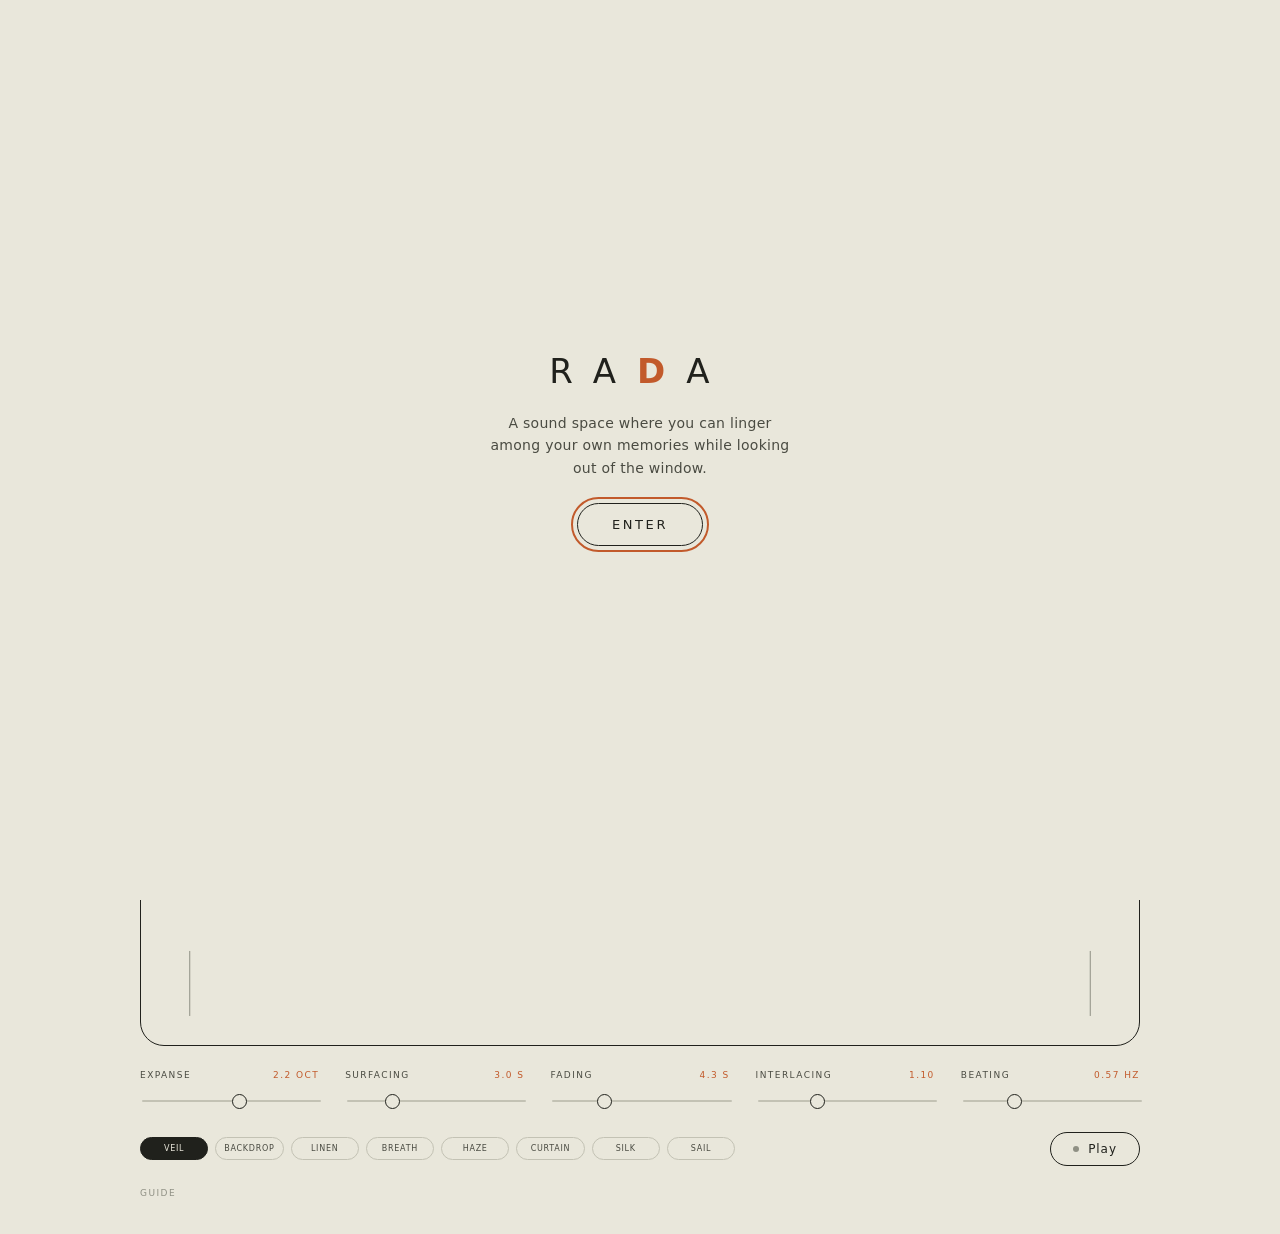
==== index.html @ ec6727ef "Via p5: il disegno passa all'API 2D del browser Rada non ha più dipendenze. Prima il canvas veniva d" ====
<!DOCTYPE html>
<html lang="it">
<head>
<meta charset="utf-8">
<meta name="viewport" content="width=device-width, initial-scale=1">
<title>Rada</title>

<!-- Le anteprime social restano in inglese: i crawler leggono questi meta
     prima che il JavaScript giri, quindi qualunque lingua ci sia scritta qui
     è quella che appare quando si condivide il link. i18n.js li riscrive
     comunque nella lingua corrente, per i motori che eseguono lo script. -->
<meta name="description" content="Four sound phrases of different lengths that never come back together the same way. A generative instrument in the browser.">

<meta property="og:title" content="Rada">
<meta property="og:description" content="Four sound phrases of different lengths that never come back together the same way.">
<meta property="og:type" content="website">

<!-- favicon inline: il punto che pulsa. Data URI, così non c'è un file da
     servire e funziona anche aprendo index.html col doppio clic. -->
<link rel="icon" href="data:image/svg+xml,%3Csvg xmlns='http://www.w3.org/2000/svg' viewBox='0 0 32 32'%3E%3Crect width='32' height='32' rx='7' fill='%23e9e7db'/%3E%3Ccircle cx='16' cy='16' r='6' fill='%23c25a2b'/%3E%3C/svg%3E">

<link rel="stylesheet" href="css/style.css">
</head>
<body>

<div class="stage">
 <div class="wrap">

  <div class="head">
    <h1>Ra<em>d</em>a</h1>
    <div class="headRight">
      <nav class="langs" id="langs" aria-label="Lingua"></nav>
      <span class="langSep" aria-hidden="true"></span>
      <div class="status" id="status">
        <span class="pulse"></span>
        <span id="statusText">in attesa</span>
      </div>
    </div>
  </div>

  <div class="loopCard">
    <div class="cardHead">
      <span class="t" data-i18n="card.title">Le quattro frasi</span>
      <span class="realign" id="realign">—</span>
    </div>
    <div class="loopHint" data-i18n="card.hint">trascina: durata · clic: silenzia · ↻ nuova idea</div>
    <div id="canvas-holder"></div>
  </div>

  <div class="controls">
    <div class="ctl">
      <label for="spread"><span data-i18n="ctl.spread">Ampiezza registro</span> <b id="vSpread">—</b></label>
      <input type="range" id="spread" min="0" max="100" value="45">
    </div>
    <div class="ctl">
      <label for="warmth"><span data-i18n="ctl.warmth">Calore timbrico</span> <b id="vWarmth">—</b></label>
      <input type="range" id="warmth" min="0" max="100" value="70">
    </div>
    <div class="ctl">
      <label for="rev"><span data-i18n="ctl.rev">Spazio / coda</span> <b id="vRev">—</b></label>
      <input type="range" id="rev" min="0" max="100" value="72">
    </div>
    <div class="ctl">
      <label for="dens"><span data-i18n="ctl.dens">Densità dell'idea</span> <b id="vDens">—</b></label>
      <input type="range" id="dens" min="2" max="14" value="5">
    </div>
    <div class="ctl">
      <label for="head"><span data-i18n="ctl.head">Addensamento</span> <b id="vHead">—</b></label>
      <input type="range" id="head" min="10" max="70" value="30">
    </div>
  </div>

  <div class="bar">
    <div class="moods" id="moods"></div>
    <button class="power" id="power">
      <span class="dot"></span><span id="powerLabel">Avvia</span>
    </button>
  </div>

  <!-- ----------------------------------------------- la seconda classe
       Stesso impianto del riquadro sopra, ma gli eventi qui durano invece di
       accadere: tenute che si sovrappongono fra loro e alle gocce. Il canvas
       è separato perché due riquadri con bordo proprio non possono condividere
       la stessa tela; lo disegna js/droni.js, dentro lo stesso ciclo di
       fotogrammi dell'altro.                                            -->
  <div class="loopCard droneCard">
    <div class="cardHead">
      <span class="t" data-i18n="drone.title">Le quattro tenute</span>
      <span class="realign" id="realignDroni">—</span>
    </div>
    <div class="loopHint" data-i18n="drone.hint">trascina: durata · clic: silenzia · ↻ nuova idea</div>
    <div id="drone-holder"></div>
  </div>

  <div class="controls controlsTessuti">
    <div class="ctl">
      <label for="d_spread"><span data-i18n="dctl.spread">Estensione</span> <b id="v_spread">—</b></label>
      <input type="range" id="d_spread" min="0" max="100" step="1" value="55">
    </div>
    <div class="ctl">
      <label for="d_apri"><span data-i18n="dctl.apri">Affioramento</span> <b id="v_apri">—</b></label>
      <input type="range" id="d_apri" min="0.3" max="12" step="0.1" value="3">
    </div>
    <div class="ctl">
      <label for="d_chiudi"><span data-i18n="dctl.chiudi">Dissolvenza</span> <b id="v_chiudi">—</b></label>
      <input type="range" id="d_chiudi" min="0.3" max="15" step="0.1" value="4.3">
    </div>
    <div class="ctl">
      <label for="d_sovr"><span data-i18n="dctl.sovr">Intreccio</span> <b id="v_sovr">—</b></label>
      <input type="range" id="d_sovr" min="0.2" max="3" step="0.01" value="1.10">
    </div>
    <div class="ctl">
      <label for="d_battito"><span data-i18n="dctl.battito">Battito</span> <b id="v_battito">—</b></label>
      <input type="range" id="d_battito" min="0.05" max="2" step="0.01" value="0.57">
    </div>
  </div>

  <div class="bar barDroni">
    <div class="moods" id="droniMoods"></div>
    <button class="power" id="powerTessuti">
      <span class="dot"></span><span id="powerTessutiLabel">Avvia</span>
    </button>
  </div>

  <!-- ------------------------------------------------------------------
       I quadranti vivono nel canvas, che per una tastiera e per un lettore
       di schermo è una superficie muta: qui sotto stanno gli STESSI comandi
       in HTML nativo, invisibili ma raggiungibili con Tab. Restano in sincronia
       col disegno in entrambe le direzioni (vedi bindA11y in ui.js).
  ------------------------------------------------------------------ -->
  <div class="srOnly" id="a11y">
    <h2 data-i18n="a11y.title">Comandi equivalenti da tastiera</h2>
    <div id="a11yLoops"></div>
  </div>

  <div class="foot">
    <!-- scheda nuova: il collage sta suonando, e una navigazione qui lo
         spegnerebbe perdendo la sessione in corso. Il ?da=strumento dice alla
         guida che Rada è già aperta di là, così non offre di riaprirla. -->
    <a class="docLink" href="guida.html?da=strumento" target="_blank" rel="noopener"
       data-i18n="ui.guide" data-i18n-aria="ui.guideAria">Guida</a>
  </div>

 </div>
</div>

<!-- Il cancello è una finestra modale vera: prima l'ingresso era un <div>,
     quindi non prendeva fuoco e chi naviga da tastiera restava chiuso fuori. -->
<div class="gate" id="gate" role="dialog" aria-modal="true" aria-labelledby="gateTitle">
  <h2 id="gateTitle">Ra<em>d</em>a</h2>
  <p data-i18n="gate.text">Uno spazio sonoro nel quale si può indugiare nei propri ricordi mentre si guarda fuori dalla finestra.</p>
  <button class="enter" id="enter" type="button" data-i18n="gate.enter">Entra</button>
</div>

<!-- Nessuna libreria: tutto ciò che serve è qui dentro, e la pagina si apre
     anche senza rete. Il disegno usa l'API 2D del browser, il suono la Web
     Audio API.

     l'ordine conta: le parole e il modello prima (non dipendono da nulla),
     poi il suono, poi il disegno, infine i comandi -->
<script src="js/i18n.js"></script>
<script src="js/model.js"></script>
<script src="js/audio.js"></script>
<script src="js/droni.js"></script>
<script src="js/sketch.js"></script>
<script src="js/ui.js"></script>
</body>
</html>
---- css/style.css ----
/* =============================================================================
   RADA · style.css

   Le variabili qui sotto sono l'unica fonte della palette: anche il canvas
   le legge (js/sketch.js → readPalette). Cambiarle qui cambia tutto.
============================================================================= */

:root{
  --paper:#e9e7db;   /* fondo, avorio caldo */
  --ink:#20211c;     /* inchiostro, nero morbido verdastro */
  --ink-2:#4a4b42;   /* inchiostro secondario */
  --dust:#8f9084;    /* etichette tenui */
  --hair:#c3c2b4;    /* linee inattive */
  --amber:#c25a2b;   /* unico accento */
  --glow:rgba(194,90,43,.18);
  --sans:"Helvetica Neue",-apple-system,system-ui,"Segoe UI",Roboto,Arial,sans-serif;
}

*{box-sizing:border-box}
html,body{margin:0;height:100%}
body{
  background:var(--paper);
  color:var(--ink);
  font-family:var(--sans);
  font-weight:300;
  -webkit-font-smoothing:antialiased;
  overflow-x:hidden;
}

/* etichette minute: peso pieno e tracking ampio, perché reggano al corpo piccolo */
.status,.ctl label,.loopHint,.realign{
  font-family:var(--sans);
  font-weight:400;
  letter-spacing:.18em;
}

/* --------------------------------------------------------- impaginazione */
.stage{
  min-height:100vh;
  min-height:100dvh;
  display:flex;
  flex-direction:column;
  align-items:center;
  justify-content:center;
  padding:26px 20px 34px;
}
.wrap{width:100%;max-width:1000px}

/* --------------------------------------------------------------- testata */
.head{
  display:flex;
  align-items:baseline;
  justify-content:space-between;
  gap:16px;
  flex-wrap:wrap;
  margin-bottom:26px;
}
h1{
  margin:0;
  font-weight:300;
  font-size:clamp(21px,4.6vw,26px);
  letter-spacing:.62em;
  line-height:1;
  text-transform:uppercase;
}
h1 em{font-style:normal;font-weight:600;color:var(--amber)}

.status{
  display:flex;
  align-items:center;
  gap:9px;
  font-size:9.5px;
  letter-spacing:.15em;
  text-transform:uppercase;
  color:var(--ink-2);
}
.pulse{
  width:7px;height:7px;border-radius:50%;
  background:var(--hair);flex:none;transition:.4s;
}
.status.live{color:var(--ink)}
.status.live .pulse{background:var(--amber);animation:pulse 2.6s ease-in-out infinite}

/* ------------------------------------------------- lingua, accanto allo stato
   Quattro sigle sulla stessa riga della riga di stato: c'è spazio per tutte
   e quattro le lingue fino a ~665px di finestra, sotto i quali la testata va
   a capo da sé — come già faceva prima.                                     */
.headRight{
  display:flex;align-items:center;gap:14px;
  flex-wrap:wrap;justify-content:flex-end;
}
.langs{display:flex;gap:10px}
.lang{
  appearance:none;border:0;background:transparent;padding:0;
  font-family:var(--sans);font-weight:400;
  font-size:9.5px;letter-spacing:.15em;text-transform:uppercase;
  color:var(--hair);cursor:pointer;transition:.2s;
}
.lang:hover{color:var(--ink-2)}
.lang.sel{color:var(--amber)}
.lang:focus-visible{outline:1.5px solid var(--amber);outline-offset:3px;border-radius:2px}
.langSep{width:1px;height:10px;background:var(--hair);flex:none}
@keyframes pulse{
  0%,100%{opacity:.35;transform:scale(.85)}
  50%{opacity:1;transform:scale(1.15)}
}

/* ------------------------------------------------------------ i quadranti */
.loopCard{border:1.5px solid var(--ink);border-radius:24px;padding:16px 14px 18px}
.cardHead{
  display:flex;
  justify-content:space-between;
  align-items:baseline;
  gap:12px;
  margin:0 8px 6px;
  flex-wrap:wrap;
}
.cardHead .t{font-weight:200;font-size:16px;letter-spacing:.1em}
.realign{font-size:8.5px;letter-spacing:.16em;text-transform:uppercase;color:var(--amber)}
.loopHint{
  font-size:8px;letter-spacing:.14em;text-transform:uppercase;
  color:var(--dust);margin:0 8px 6px;
}

#canvas-holder{width:100%;display:flex;justify-content:center;position:relative}
#drone-holder{width:100%;display:flex;justify-content:center;position:relative}

/* LE DUE TELE LASCIANO SCORRERE LA PAGINA; sono i quattro riquadri qui sotto
   — uno per quadrante — a trattenere il dito dove c'è davvero qualcosa da
   trascinare. Con `touch-action:none` sull'intera tela, su un telefono non si
   riuscirebbe a scorrere passando sopra mezza schermata di quadranti.

   Qui c'era un `!important` per entrambe, e non era pigrizia: p5 scriveva
   `touch-action:none` direttamente nell'attributo style di ogni canvas
   esistente — la propria tela e anche quella dei tessuti, che pure non aveva
   creato — e una regola normale del foglio perde contro lo stile in linea.
   Tolta la libreria non lo scrive più nessuno, e le due righe tornano a
   essere due righe normali.                                                */
#canvas-holder canvas,
.droneCanvas{display:block;touch-action:pan-y pinch-zoom}

/* Il riquadro delle tenute è la stessa scatola dei quadranti, staccata da
   quella sopra e dai suoi mood.                                          */
.droneCard{margin-top:26px}
.barDroni{margin-top:14px}
.controlsTessuti{margin-top:22px}

/* Trasparenti e senza dimensioni proprie: le riceve sketch.js, che li
   ricalcola solo quando il canvas cambia misura. Coprono il quadrante e il
   suo ↻, non l'intera cella: gli spazi fra un quadrante e l'altro, e la
   fascia temporale, restano al dito per scorrere la pagina.               */
.dialZone{
  position:absolute;
  touch-action:none;
  cursor:ns-resize;
  -webkit-tap-highlight-color:transparent;
}

/* -------------------------------------------------------------- controlli */
.controls{
  display:grid;
  grid-template-columns:1fr 1fr;
  gap:14px 26px;
  margin-top:24px;
}
.ctl label{
  display:flex;justify-content:space-between;gap:8px;
  font-size:9px;letter-spacing:.16em;text-transform:uppercase;
  color:var(--ink-2);margin-bottom:7px;
}
.ctl label b{color:var(--amber);font-weight:400;font-variant-numeric:tabular-nums}

input[type=range]{
  -webkit-appearance:none;appearance:none;
  width:100%;height:1.5px;
  background:var(--hair);outline:none;border-radius:2px;cursor:pointer;
}
input[type=range]::-webkit-slider-thumb{
  -webkit-appearance:none;
  width:15px;height:15px;border-radius:50%;
  background:var(--paper);border:1.5px solid var(--ink);
  cursor:pointer;transition:.15s;
}
input[type=range]::-webkit-slider-thumb:hover{background:var(--ink)}
input[type=range]::-moz-range-thumb{
  width:15px;height:15px;border-radius:50%;
  background:var(--paper);border:1.5px solid var(--ink);cursor:pointer;
}

/* --------------------------------------------------------- barra inferiore */
.bar{
  display:flex;align-items:center;justify-content:space-between;
  gap:14px;flex-wrap:wrap;margin-top:26px;
}
/* otto mood: una sola riga su schermo largo, due righe da quattro su
   cellulare. La soglia ricalca quella del canvas in sketch.js (avail>=720),
   così i due layout cambiano registro nello stesso punto.                  */
.moods{
  display:grid;
  grid-template-columns:repeat(8,1fr);
  gap:7px;
  min-width:0;
}
.mood{
  appearance:none;
  border:1.5px solid var(--hair);
  background:transparent;color:var(--ink-2);
  font-family:var(--sans);font-weight:400;
  font-size:8px;letter-spacing:.09em;text-transform:uppercase;text-align:center;
  padding:6px 8px;border-radius:999px;cursor:pointer;transition:.2s;
}
.mood:hover{border-color:var(--ink);color:var(--ink)}
.mood.sel{color:var(--paper);background:var(--ink);border-color:var(--ink)}

.power{
  appearance:none;
  border:1.5px solid var(--ink);background:transparent;color:var(--ink);
  font-family:var(--sans);font-weight:300;
  font-size:12px;letter-spacing:.08em;
  padding:9px 22px;border-radius:999px;cursor:pointer;transition:.25s;
  display:flex;align-items:center;gap:9px;justify-content:center;
  flex:none;
}
/* rimando alla guida, sotto i mood: deve esserci senza contendere l'attenzione
   ai comandi, quindi ha il corpo delle etichette minute e il grigio tenue.  */
.foot{margin-top:15px}
.docLink{
  font-family:var(--sans);font-weight:400;
  font-size:9px;letter-spacing:.16em;text-transform:uppercase;
  color:var(--dust);text-decoration:none;transition:.2s;
  border-bottom:1px solid transparent;padding-bottom:2px;
}
.docLink:hover{color:var(--ink);border-bottom-color:var(--hair)}
.docLink:focus-visible{outline:1.5px solid var(--amber);outline-offset:3px;border-radius:2px}

.power:hover{background:rgba(32,33,28,.06)}
.power.on{background:var(--ink);border-color:var(--ink);color:var(--paper)}
.dot{width:6px;height:6px;border-radius:50%;background:var(--dust);transition:.3s;flex:none}
.power.on .dot{
  background:var(--amber);
  box-shadow:0 0 12px 2px var(--glow);
  animation:breathe 4s ease-in-out infinite;
}
@keyframes breathe{0%,100%{opacity:.55}50%{opacity:1}}

/* ---------------------------------------------------- soglia d'ingresso */
.gate{
  position:fixed;inset:0;z-index:40;
  background:var(--paper);
  display:flex;flex-direction:column;
  align-items:center;justify-content:center;
  gap:24px;padding:30px;text-align:center;
  cursor:pointer;
  /* la visibilità scatta a dissolvenza finita: serve a togliere il bottone
     dall'ordine di tabulazione, perché `opacity:0` da sola lo lascia
     raggiungibile e si finirebbe a dare fuoco a un comando invisibile.   */
  transition:opacity .6s, visibility 0s .6s;
}
.gate.off{opacity:0;pointer-events:none;visibility:hidden}
.gate h2{
  margin:0;font-weight:300;
  font-size:clamp(24px,6vw,34px);
  letter-spacing:.62em;text-transform:uppercase;line-height:1;
}
.gate h2 em{font-style:normal;font-weight:600;color:var(--amber)}
.gate p{
  margin:0;max-width:34ch;
  font-size:14px;line-height:1.6;font-weight:300;
  color:var(--ink-2);letter-spacing:.02em;
}
.gate .enter{
  appearance:none;
  background:transparent;color:var(--ink);
  font-family:var(--sans);
  border:1.5px solid var(--ink);border-radius:999px;
  padding:13px 34px;
  font-size:13px;letter-spacing:.2em;text-transform:uppercase;
  font-weight:400;transition:.25s;cursor:pointer;
}
.gate:hover .enter,
.gate .enter:hover{background:var(--ink);color:var(--paper)}
.gate .enter:focus-visible{outline:2px solid var(--amber);outline-offset:4px}

/* ------------------------------------------- i comandi per chi non vede
   Fuori dallo schermo ma dentro il documento: un lettore di schermo li
   annuncia e il Tab li raggiunge. Non `display:none`, che li toglierebbe
   anche a loro. Se però il fuoco entra qui, tornano visibili: chi naviga da
   tastiera senza lettore di schermo deve vedere dove si trova.            */
.srOnly{
  position:absolute;width:1px;height:1px;
  margin:-1px;padding:0;overflow:hidden;
  clip-path:inset(50%);white-space:nowrap;border:0;
}
.srOnly:focus-within{
  position:static;width:auto;height:auto;
  margin:18px 0 0;padding:16px 18px;overflow:visible;
  clip-path:none;white-space:normal;
  border:1.5px solid var(--hair);border-radius:16px;
}
.srOnly h2{
  margin:0 0 10px;font-weight:400;
  font-size:9px;letter-spacing:.2em;text-transform:uppercase;color:var(--dust);
}
.srOnly .a11yRow{
  display:flex;align-items:center;gap:10px;flex-wrap:wrap;margin-bottom:10px;
}
.srOnly label{
  font-size:9px;letter-spacing:.14em;text-transform:uppercase;
  color:var(--ink-2);font-weight:400;min-width:14ch;
}
.srOnly input[type=range]{width:150px}
.srOnly button{
  appearance:none;border:1.5px solid var(--hair);background:transparent;
  color:var(--ink-2);font-family:var(--sans);font-weight:400;
  font-size:8.5px;letter-spacing:.12em;text-transform:uppercase;
  padding:6px 12px;border-radius:999px;cursor:pointer;
}
.srOnly button:hover{border-color:var(--ink);color:var(--ink)}
.srOnly :focus-visible{outline:2px solid var(--amber);outline-offset:3px}

/* ------------------------------------------------------------ adattamenti */
@media (min-width:780px){
  .controls{grid-template-columns:repeat(5,1fr);gap:0 26px}
  .loopCard{padding:20px 20px 24px}
  .stage{padding:34px 28px}
}
@media (max-width:719px){
  /* quattro per riga, tutte uguali: la riga occupa la stessa larghezza del
     riquadro dei quadranti, così le due righe si allineano al bordo sopra. */
  .moods{
    grid-template-columns:repeat(4,1fr);
    width:100%;
  }
  /* qui la testata è ormai su due righe e le sigle non confinano più con lo
     stato: il trattino separatore resterebbe appeso nel vuoto.            */
  .langSep{display:none}
  .mood{
    padding:7px 4px;
    font-size:8.5px;
    letter-spacing:.09em;
    text-align:center;
  }
}
@media (max-width:400px){
  .controls{grid-template-columns:1fr}
  .bar{justify-content:center}
}

/* ------------------------------------ trattamento tipografico del giapponese
   Il giapponese non ha maiuscolo, quindi il dispositivo su cui poggia tutta
   la gerarchia minuta del progetto — MAIUSCOLO più tracking ampio — qui non
   esiste. Si ricostruisce con gli unici due strumenti che restano: il corpo
   e il 字間, la spaziatura fra i glifi, che in giapponese è una scelta
   tipografica legittima ma vuole valori molto più stretti del latino.
   I caratteri sono inoltre più fitti di tratti e reggono peggio il corpo
   piccolo: vanno alzati di circa un punto per restare leggibili.           */
:lang(ja) .status,
:lang(ja) .ctl label,
:lang(ja) .loopHint,
:lang(ja) .realign,
:lang(ja) .mood,
:lang(ja) .lang,
:lang(ja) .docLink,
:lang(ja) .srOnly h2,
:lang(ja) .srOnly label,
:lang(ja) .srOnly button{
  text-transform:none;
  letter-spacing:.08em;
}
:lang(ja) .status{font-size:10.5px}
:lang(ja) .ctl label{font-size:10px}
:lang(ja) .loopHint{font-size:9px}
:lang(ja) .realign{font-size:9.5px}
:lang(ja) .mood{font-size:9px;letter-spacing:.04em}
:lang(ja) .power{font-size:12.5px;letter-spacing:.04em}
:lang(ja) .cardHead .t{letter-spacing:.04em}
/* il giapponese va a capo fra qualunque coppia di caratteri: serve più aria
   fra le righe, e meno spaziatura di quella pensata per le parole latine  */
:lang(ja) .gate p{line-height:1.9;letter-spacing:.02em}
:lang(ja) .gate .enter{letter-spacing:.12em}

/* chi preferisce meno movimento: si fermano le animazioni decorative */
@media (prefers-reduced-motion:reduce){
  .status.live .pulse,.power.on .dot{animation:none}
  .gate{transition:none}
}
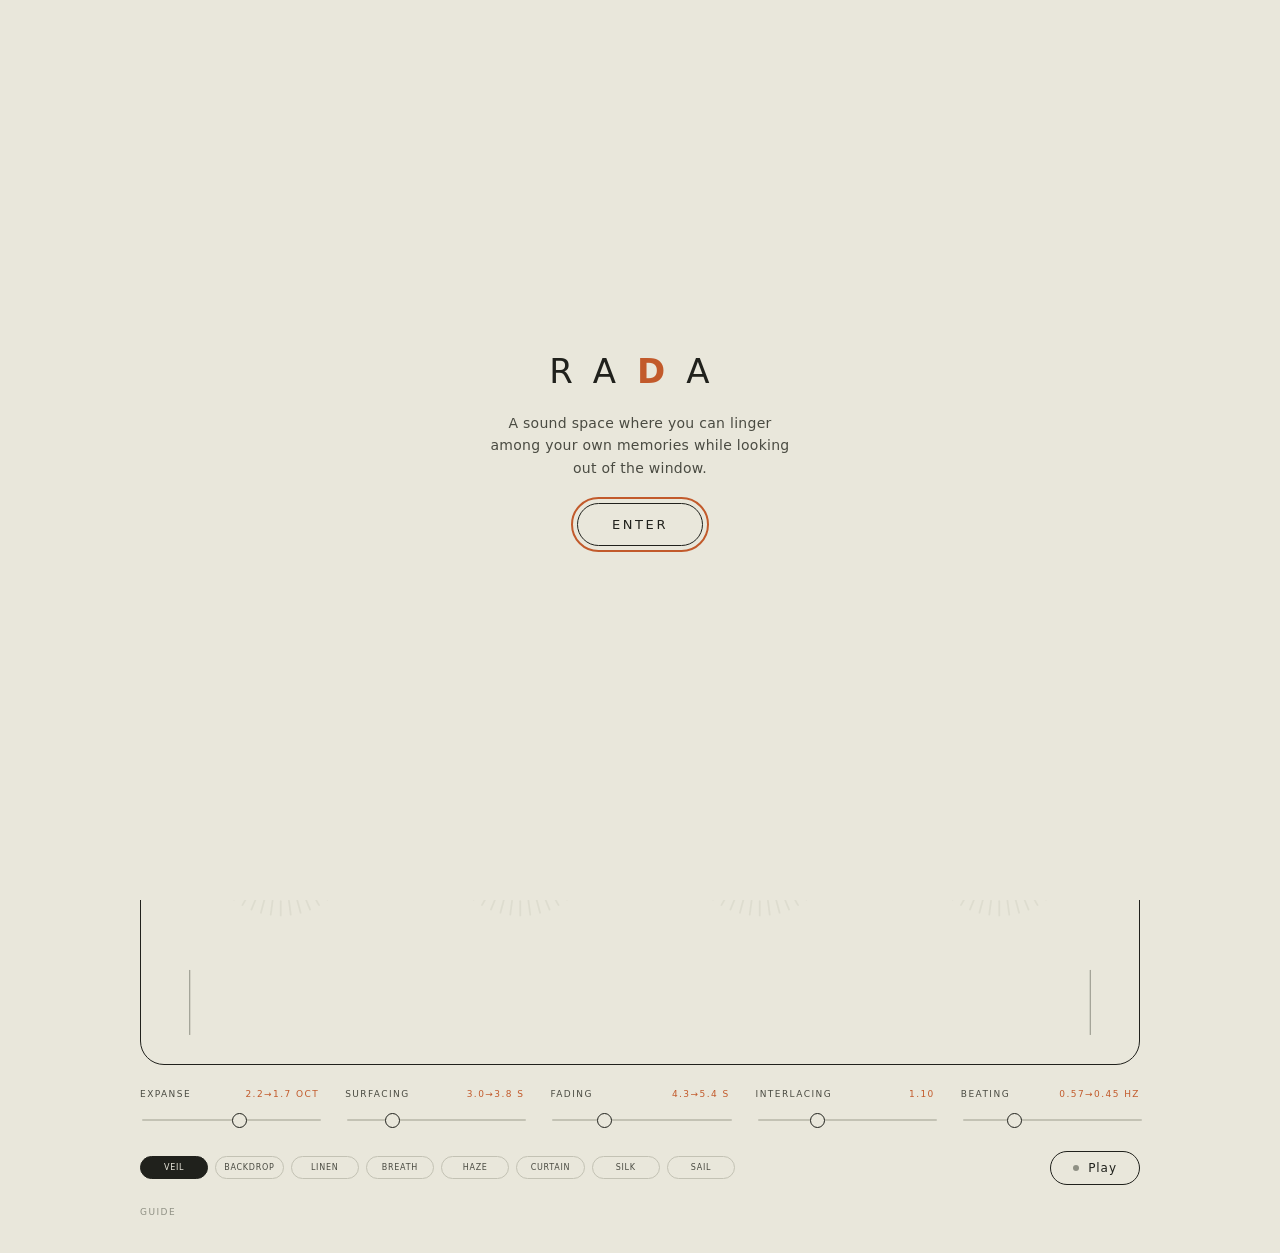
==== commit 3b66d3d7: "Una palette stagionale per i tessuti Quello che l'ora del giorno fa alle gocce, ora la stagione lo f" ====
--- a/index.html
+++ b/index.html
@@ -82,7 +82,18 @@
        accadere: tenute che si sovrappongono fra loro e alle gocce. Il canvas
        è separato perché due riquadri con bordo proprio non possono condividere
        la stessa tela; lo disegna js/droni.js, dentro lo stesso ciclo di
-       fotogrammi dell'altro.                                            -->
+       fotogrammi dell'altro.
+
+       Sopra al riquadro, la riga della stagione: gemella di quella in testa
+       alla pagina, e diversa nella scala del tempo. Là l'ora del giorno, qui
+       il mese dell'anno.                                                 -->
+  <div class="statusDroni">
+    <div class="status" id="statusStagione">
+      <span class="pulse"></span>
+      <span id="statusStagioneText">in attesa</span>
+    </div>
+  </div>
+
   <div class="loopCard droneCard">
     <div class="cardHead">
       <span class="t" data-i18n="drone.title">Le quattro tenute</span>
@@ -130,7 +141,13 @@
   ------------------------------------------------------------------ -->
   <div class="srOnly" id="a11y">
     <h2 data-i18n="a11y.title">Comandi equivalenti da tastiera</h2>
+    <!-- Le due classi hanno due elenchi separati, e i titoli sono gli stessi
+         dei riquadri visibili: chi ascolta la pagina e chi la guarda devono
+         sentirsi nello stesso posto. -->
+    <h3 data-i18n="card.title">Le quattro frasi</h3>
     <div id="a11yLoops"></div>
+    <h3 data-i18n="drone.title">I quattro tessuti</h3>
+    <div id="a11yDroni"></div>
   </div>
 
   <div class="foot">
@@ -162,7 +179,7 @@
 <script src="js/model.js"></script>
 <script src="js/audio.js"></script>
 <script src="js/droni.js"></script>
-<script src="js/sketch.js"></script>
+<script src="js/frasi.js"></script>
 <script src="js/ui.js"></script>
 </body>
 </html>
--- a/css/style.css
+++ b/css/style.css
@@ -2,7 +2,7 @@
    RADA · style.css
 
    Le variabili qui sotto sono l'unica fonte della palette: anche il canvas
-   le legge (js/sketch.js → readPalette). Cambiarle qui cambia tutto.
+   le legge (js/frasi.js → readPalette). Cambiarle qui cambia tutto.
 ============================================================================= */
 
 :root{
@@ -140,12 +140,14 @@
 .droneCanvas{display:block;touch-action:pan-y pinch-zoom}
 
 /* Il riquadro delle tenute è la stessa scatola dei quadranti, staccata da
-   quella sopra e dai suoi mood.                                          */
-.droneCard{margin-top:26px}
+   quella sopra e dai suoi mood. Lo stacco però lo prende la riga della
+   stagione, che gli sta appena sopra.                                    */
+.statusDroni{display:flex;justify-content:flex-end;margin:26px 8px 8px}
+.droneCard{margin-top:0}
 .barDroni{margin-top:14px}
 .controlsTessuti{margin-top:22px}
 
-/* Trasparenti e senza dimensioni proprie: le riceve sketch.js, che li
+/* Trasparenti e senza dimensioni proprie: le riceve frasi.js, che li
    ricalcola solo quando il canvas cambia misura. Coprono il quadrante e il
    suo ↻, non l'intera cella: gli spazi fra un quadrante e l'altro, e la
    fascia temporale, restano al dito per scorrere la pagina.               */
@@ -193,7 +195,7 @@
   gap:14px;flex-wrap:wrap;margin-top:26px;
 }
 /* otto mood: una sola riga su schermo largo, due righe da quattro su
-   cellulare. La soglia ricalca quella del canvas in sketch.js (avail>=720),
+   cellulare. La soglia ricalca quella del canvas in frasi.js (avail>=720),
    così i due layout cambiano registro nello stesso punto.                  */
 .moods{
   display:grid;
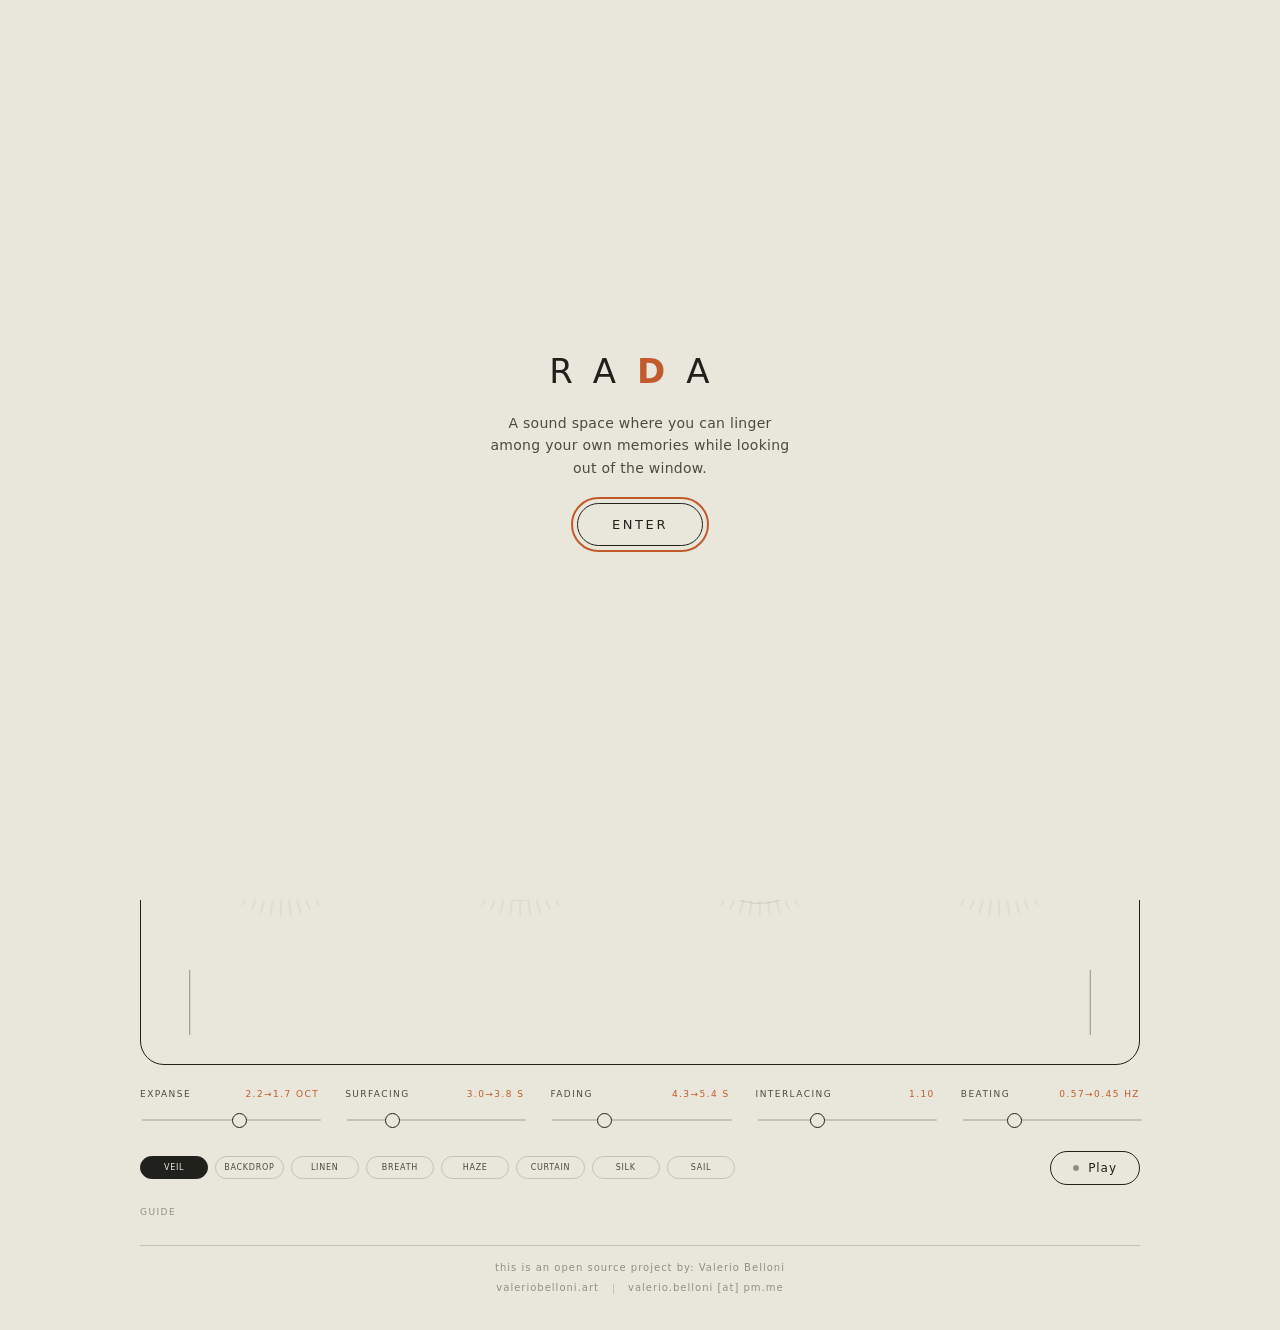
==== commit a630b9b8: "Una firma in fondo allo strumento Un filo alto un pixel, e sotto i crediti: chi l'ha ideato, il sito" ====
--- a/index.html
+++ b/index.html
@@ -158,6 +158,24 @@
        data-i18n="ui.guide" data-i18n-aria="ui.guideAria">Guida</a>
   </div>
 
+  <!-- ----------------------------------------------------------- la firma
+       Un filo, e sotto i crediti. La riga separa senza chiudere: chiudere lo
+       fanno i bordi dei due riquadri, e un terzo rettangolo qui sarebbe un
+       riquadro che non contiene nulla.
+
+       L'indirizzo non è un collegamento, come nella guida e per la stessa
+       ragione: un mailto: che contenga "[at]" aprirebbe una bozza verso un
+       destinatario inesistente. Va ricomposto a mano, ed è il prezzo di non
+       darlo in pasto ai raccoglitori di indirizzi.                      -->
+  <div class="firma">
+    <p data-i18n="foot.credits">questo è un progetto open source ideato da: Valerio Belloni</p>
+    <div class="recapiti">
+      <a href="https://www.valeriobelloni.art">valeriobelloni.art</a>
+      <span class="sep" aria-hidden="true"></span>
+      <span class="posta">valerio.belloni [at] pm.me</span>
+    </div>
+  </div>
+
  </div>
 </div>
 
--- a/css/style.css
+++ b/css/style.css
@@ -226,6 +226,47 @@
 /* rimando alla guida, sotto i mood: deve esserci senza contendere l'attenzione
    ai comandi, quindi ha il corpo delle etichette minute e il grigio tenue.  */
 .foot{margin-top:15px}
+
+/* --------------------------------------------------------------- la firma
+   Un filo alto un pixel, e sotto i crediti centrati. Il filo separa senza
+   chiudere: a chiudere ci pensano i bordi dei due riquadri, e un terzo
+   rettangolo qui dentro sarebbe un riquadro che non contiene nulla.
+
+   Il testo resta in tondo minuscolo, non nel MAIUSCOLO delle etichette
+   minute: quelle nominano un comando, questa è una frase, e una frase lunga
+   in maiuscolo si legge peggio. Vale anche per l'indirizzo, come nel
+   colophon della guida.                                                   */
+.firma{
+  margin-top:26px;
+  padding-top:16px;
+  border-top:1px solid var(--hair);
+  text-align:center;
+}
+.firma p{
+  margin:0;
+  font-family:var(--sans);font-weight:400;
+  font-size:10px;letter-spacing:.1em;
+  color:var(--dust);
+}
+.firma .recapiti{
+  display:flex;align-items:center;justify-content:center;
+  gap:14px;flex-wrap:wrap;margin-top:9px;
+}
+.firma a,
+.firma .posta{
+  font-family:var(--sans);font-weight:400;
+  font-size:10px;letter-spacing:.1em;color:var(--dust);
+  text-decoration:none;padding-bottom:2px;
+  border-bottom:1px solid transparent;
+}
+.firma a{transition:.2s}
+.firma a:hover{color:var(--ink);border-bottom-color:var(--hair)}
+.firma a:focus-visible{outline:1.5px solid var(--amber);outline-offset:3px;border-radius:2px}
+.firma .sep{width:1px;height:10px;background:var(--hair);flex:none}
+@media (max-width:479px){
+  .firma .sep{display:none}          /* a capo, il trattino resterebbe appeso */
+  .firma .recapiti{gap:8px;flex-direction:column}
+}
 .docLink{
   font-family:var(--sans);font-weight:400;
   font-size:9px;letter-spacing:.16em;text-transform:uppercase;
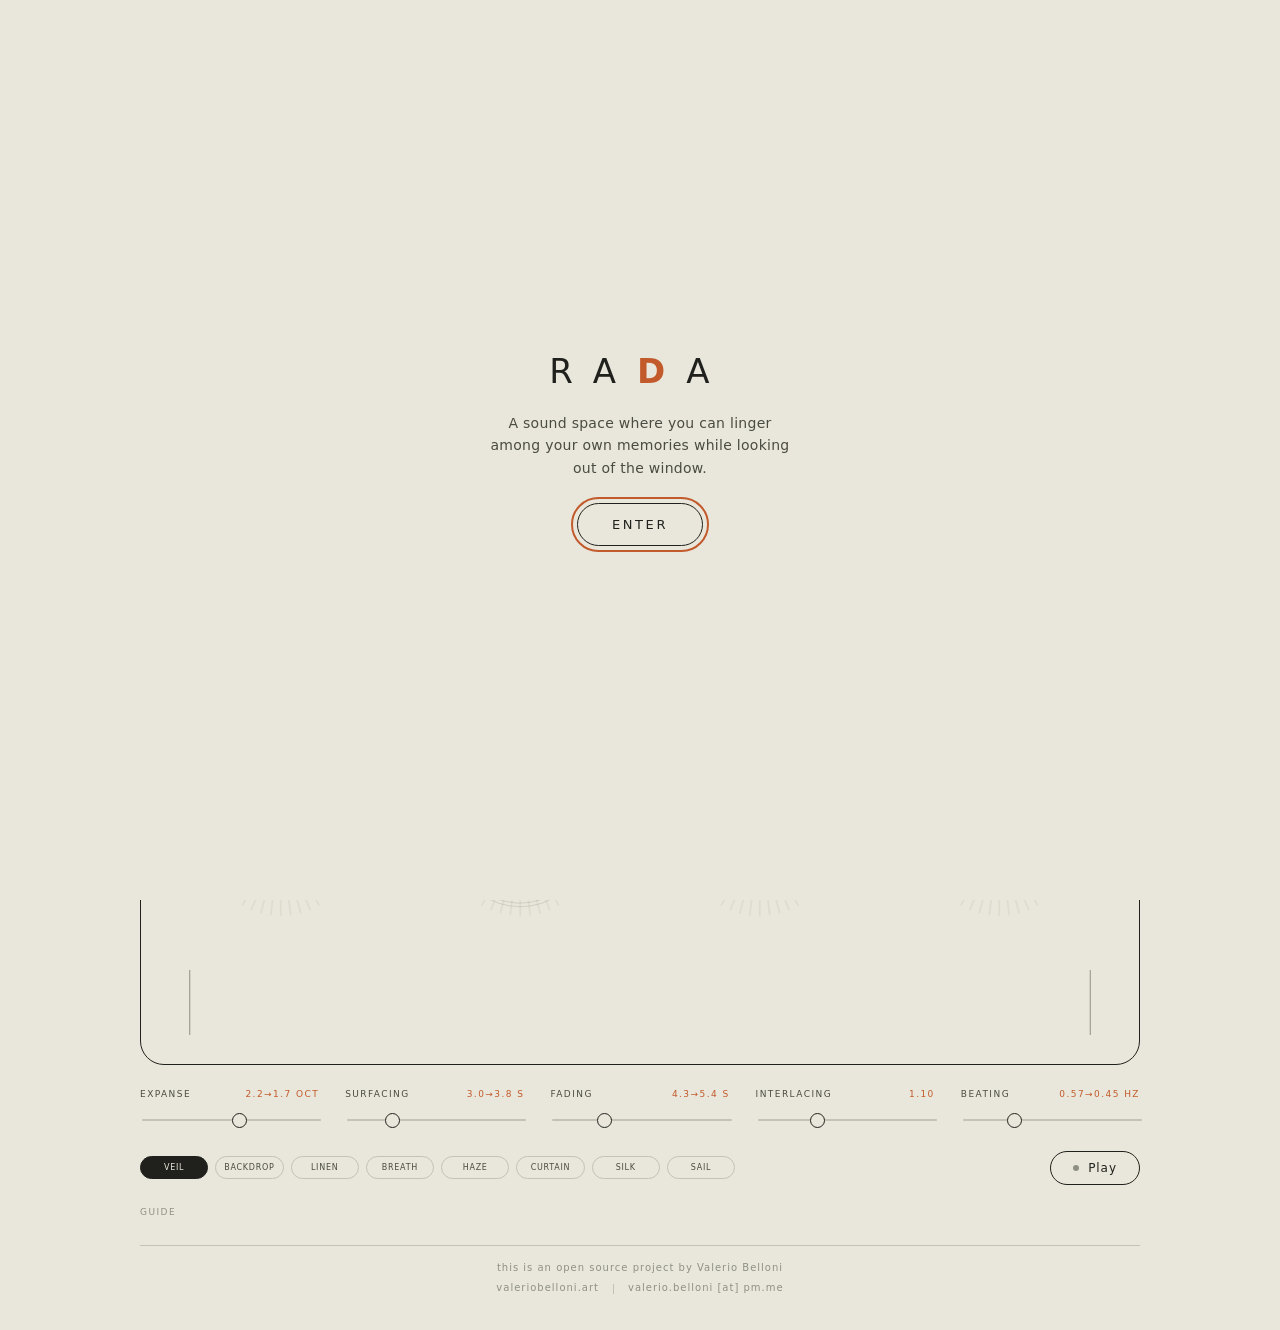
==== commit 649712f6: "Via i due punti dalla firma "ideato da Valerio Belloni", senza stacco. Anche nelle altre lingue: cad" ====
--- a/index.html
+++ b/index.html
@@ -168,7 +168,7 @@
        destinatario inesistente. Va ricomposto a mano, ed è il prezzo di non
        darlo in pasto ai raccoglitori di indirizzi.                      -->
   <div class="firma">
-    <p data-i18n="foot.credits">questo è un progetto open source ideato da: Valerio Belloni</p>
+    <p data-i18n="foot.credits">questo è un progetto open source ideato da Valerio Belloni</p>
     <div class="recapiti">
       <a href="https://www.valeriobelloni.art">valeriobelloni.art</a>
       <span class="sep" aria-hidden="true"></span>
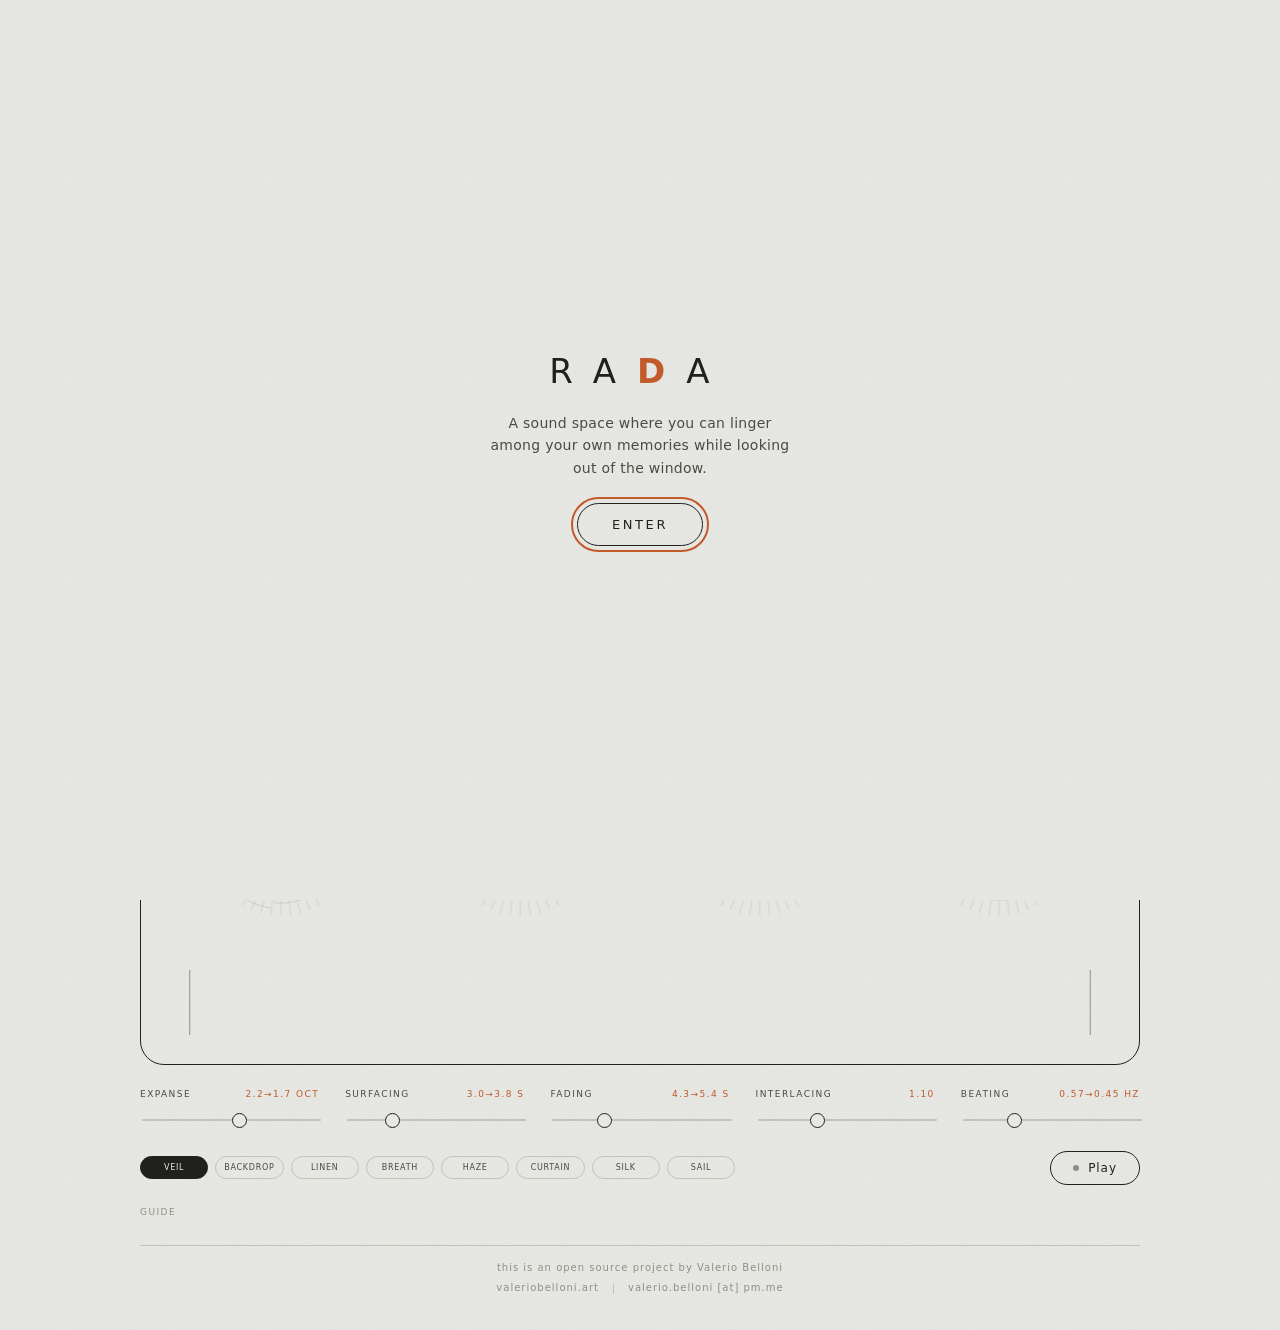
==== commit 662b03a0: ""Calore timbrico" diventa "Calore" Il cursore accanto si chiama "Spazio / coda" e quello sotto "Adde" ====
--- a/index.html
+++ b/index.html
@@ -53,7 +53,7 @@
       <input type="range" id="spread" min="0" max="100" value="45">
     </div>
     <div class="ctl">
-      <label for="warmth"><span data-i18n="ctl.warmth">Calore timbrico</span> <b id="vWarmth">—</b></label>
+      <label for="warmth"><span data-i18n="ctl.warmth">Calore</span> <b id="vWarmth">—</b></label>
       <input type="range" id="warmth" min="0" max="100" value="70">
     </div>
     <div class="ctl">
--- a/css/style.css
+++ b/css/style.css
@@ -6,7 +6,7 @@
 ============================================================================= */
 
 :root{
-  --paper:#e9e7db;   /* fondo, avorio caldo */
+  --paper:#e7e7e4;   /* fondo, grigio chiarissimo appena caldo */
   --ink:#20211c;     /* inchiostro, nero morbido verdastro */
   --ink-2:#4a4b42;   /* inchiostro secondario */
   --dust:#8f9084;    /* etichette tenui */
@@ -16,10 +16,28 @@
   --sans:"Helvetica Neue",-apple-system,system-ui,"Segoe UI",Roboto,Arial,sans-serif;
 }
 
+/* --------------------------------------------------------- la grana della carta
+   Rumore frattale generato dal browser, non un'immagine da scaricare: è un
+   SVG scritto qui dentro come data URI, quindi la pagina continua ad aprirsi
+   senza rete — che è una regola del progetto, non una comodità.
+
+   `feTurbulence` fa il grano, `feColorMatrix` gli toglie il colore (di suo
+   il rumore è a chiazze rosse, verdi e blu), e `stitchTiles` fa combaciare i
+   bordi della piastrella, altrimenti a ogni ripetizione si vedrebbe la
+   cucitura. Il rettangolo è nero a opacità 0,08: appena un velo, e su un
+   fondo chiaro basta a togliere la sensazione di superficie piatta.
+
+   Il browser lo rasterizza una volta e lo ripete: non costa un fotogramma.
+   Il `#` dell'`url(#g)` va scritto %23, o l'indirizzo si tronca lì.       */
+:root{
+  --carta:url("data:image/svg+xml,%3Csvg xmlns='http://www.w3.org/2000/svg' width='200' height='200'%3E%3Cfilter id='g'%3E%3CfeTurbulence type='fractalNoise' baseFrequency='.9' numOctaves='4' stitchTiles='stitch'/%3E%3CfeColorMatrix type='saturate' values='0'/%3E%3C/filter%3E%3Crect width='200' height='200' filter='url(%23g)' opacity='.08'/%3E%3C/svg%3E");
+}
+
 *{box-sizing:border-box}
 html,body{margin:0;height:100%}
 body{
-  background:var(--paper);
+  background-color:var(--paper);
+  background-image:var(--carta);
   color:var(--ink);
   font-family:var(--sans);
   font-weight:300;
@@ -289,7 +307,10 @@
 /* ---------------------------------------------------- soglia d'ingresso */
 .gate{
   position:fixed;inset:0;z-index:40;
-  background:var(--paper);
+  /* la stessa grana del fondo, e alla stessa origine: la soglia copre la
+     pagina senza che si veda il passaggio da una superficie all'altra */
+  background-color:var(--paper);
+  background-image:var(--carta);
   display:flex;flex-direction:column;
   align-items:center;justify-content:center;
   gap:24px;padding:30px;text-align:center;
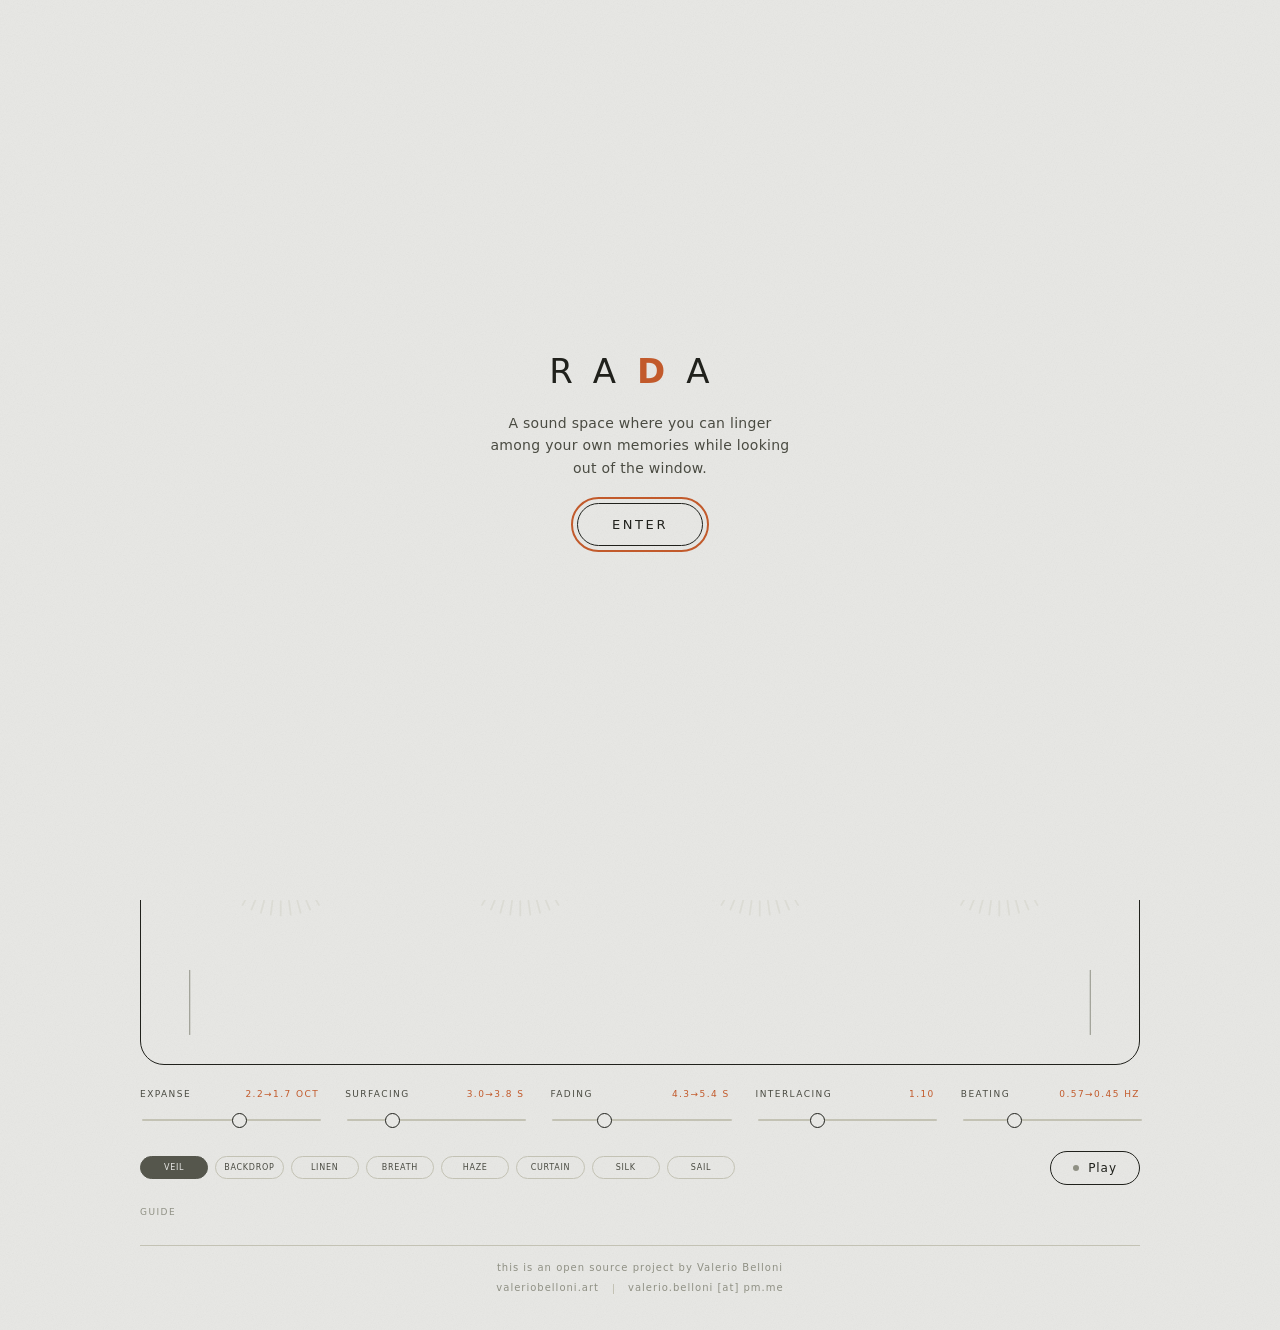
==== commit 473b8dd9: "Update index.html" ====
--- a/index.html
+++ b/index.html
@@ -96,7 +96,7 @@
 
   <div class="loopCard droneCard">
     <div class="cardHead">
-      <span class="t" data-i18n="drone.title">Le quattro tenute</span>
+      <span class="t" data-i18n="drone.title">I quattro tessuti</span>
       <span class="realign" id="realignDroni">—</span>
     </div>
     <div class="loopHint" data-i18n="drone.hint">trascina: durata · clic: silenzia · ↻ nuova idea</div>
--- a/css/style.css
+++ b/css/style.css
@@ -11,6 +11,7 @@
   --ink-2:#4a4b42;   /* inchiostro secondario */
   --dust:#8f9084;    /* etichette tenui */
   --hair:#c3c2b4;    /* linee inattive */
+  --scelto:#55564c;  /* fondo dei bottoni scelti: scuro, ma non inchiostro */
   --amber:#c25a2b;   /* unico accento */
   --glow:rgba(194,90,43,.18);
   --sans:"Helvetica Neue",-apple-system,system-ui,"Segoe UI",Roboto,Arial,sans-serif;
@@ -230,7 +231,9 @@
   padding:6px 8px;border-radius:999px;cursor:pointer;transition:.2s;
 }
 .mood:hover{border-color:var(--ink);color:var(--ink)}
-.mood.sel{color:var(--paper);background:var(--ink);border-color:var(--ink)}
+/* Lo stato scelto è un grigio scuro, non l'inchiostro pieno: il nero massimo
+   in pagina resta quello dei bordi dei riquadri e delle gocce che suonano.  */
+.mood.sel{color:var(--paper);background:var(--scelto);border-color:var(--scelto)}
 
 .power{
   appearance:none;
@@ -295,7 +298,7 @@
 .docLink:focus-visible{outline:1.5px solid var(--amber);outline-offset:3px;border-radius:2px}
 
 .power:hover{background:rgba(32,33,28,.06)}
-.power.on{background:var(--ink);border-color:var(--ink);color:var(--paper)}
+.power.on{background:var(--scelto);border-color:var(--scelto);color:var(--paper)}
 .dot{width:6px;height:6px;border-radius:50%;background:var(--dust);transition:.3s;flex:none}
 .power.on .dot{
   background:var(--amber);
